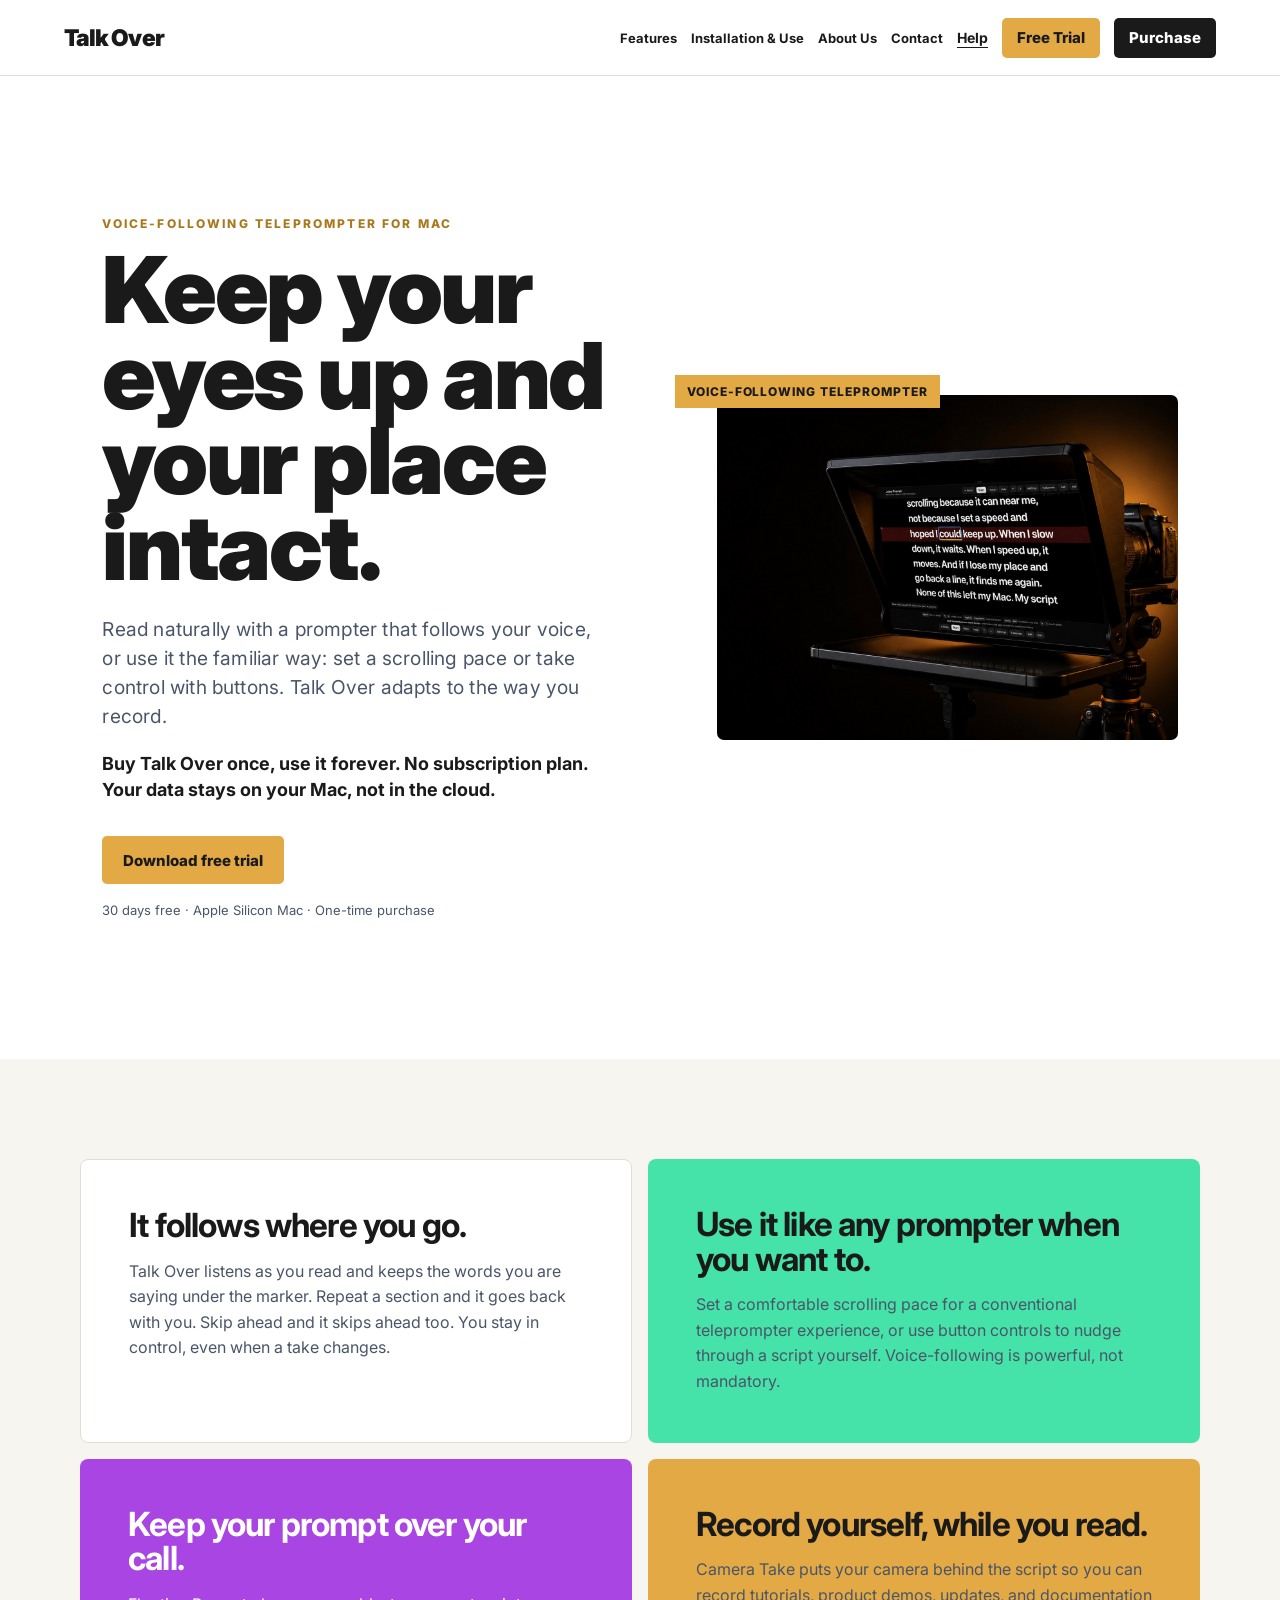
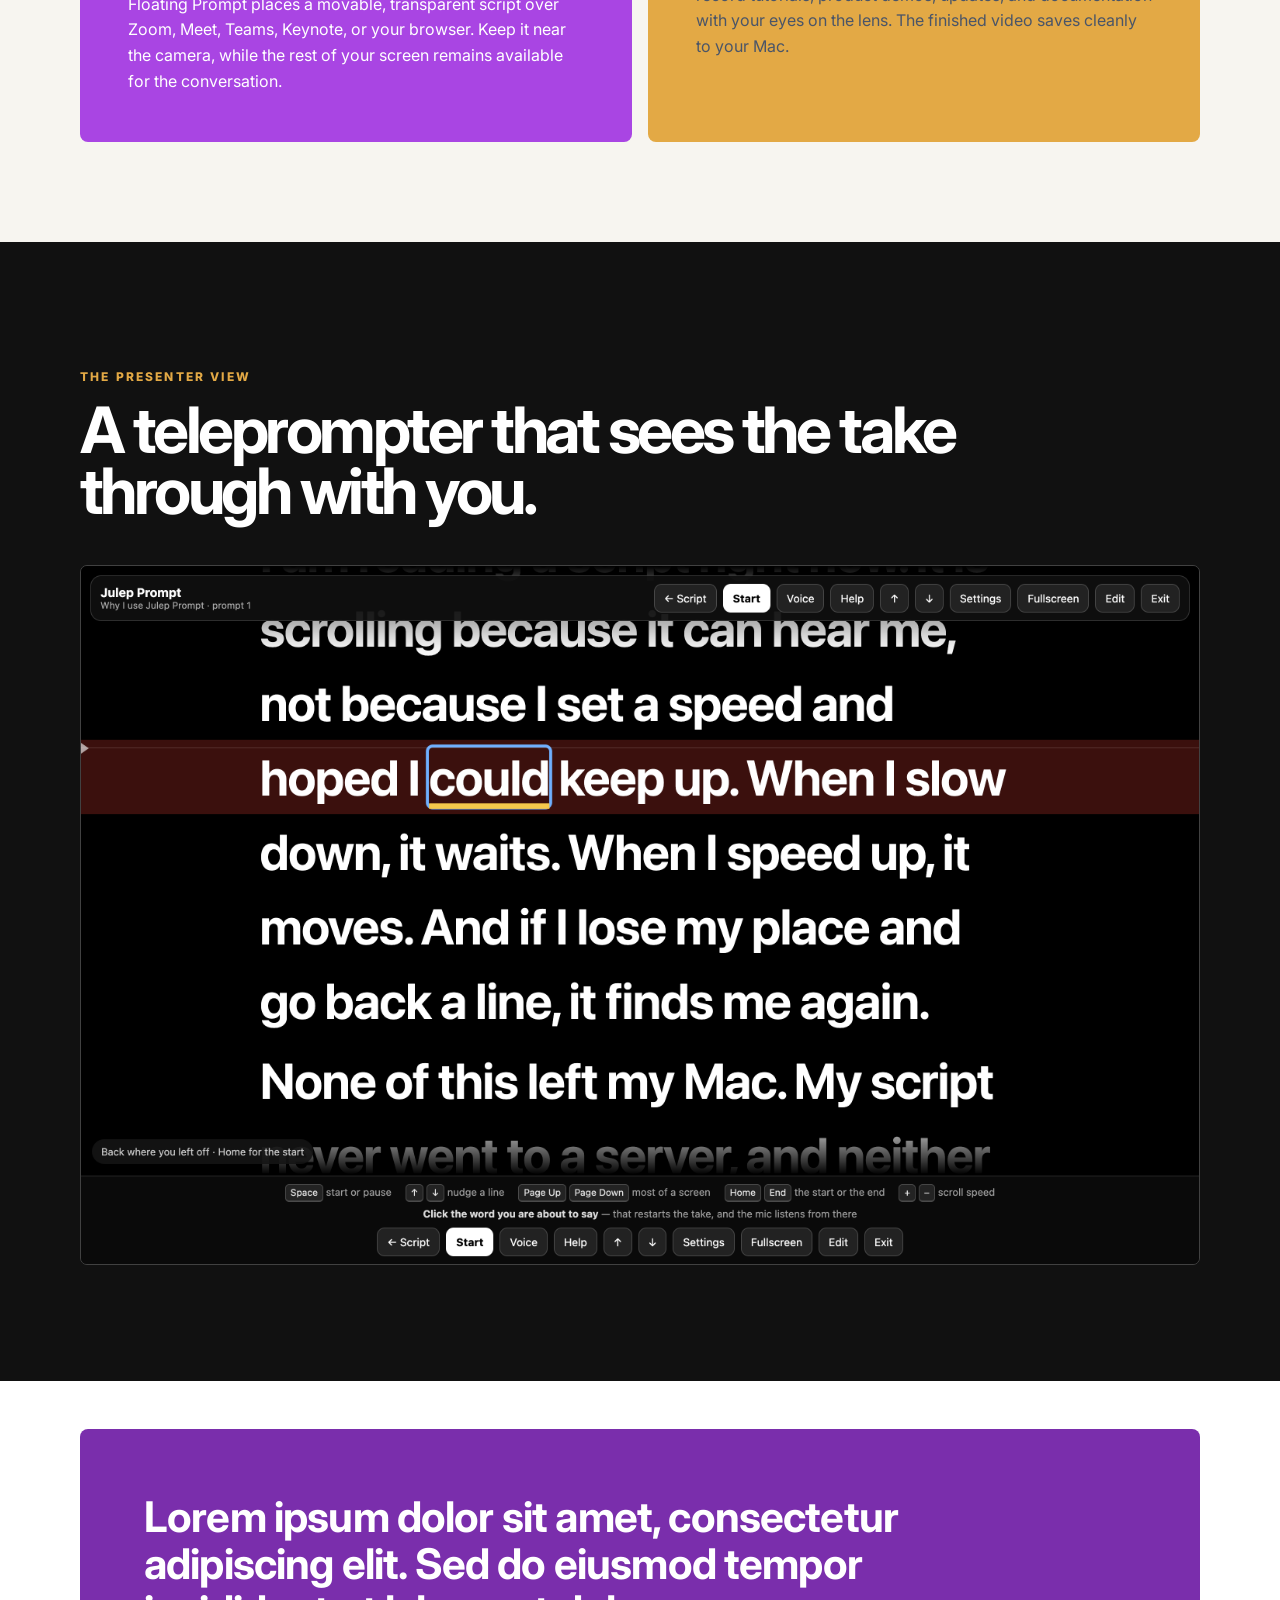
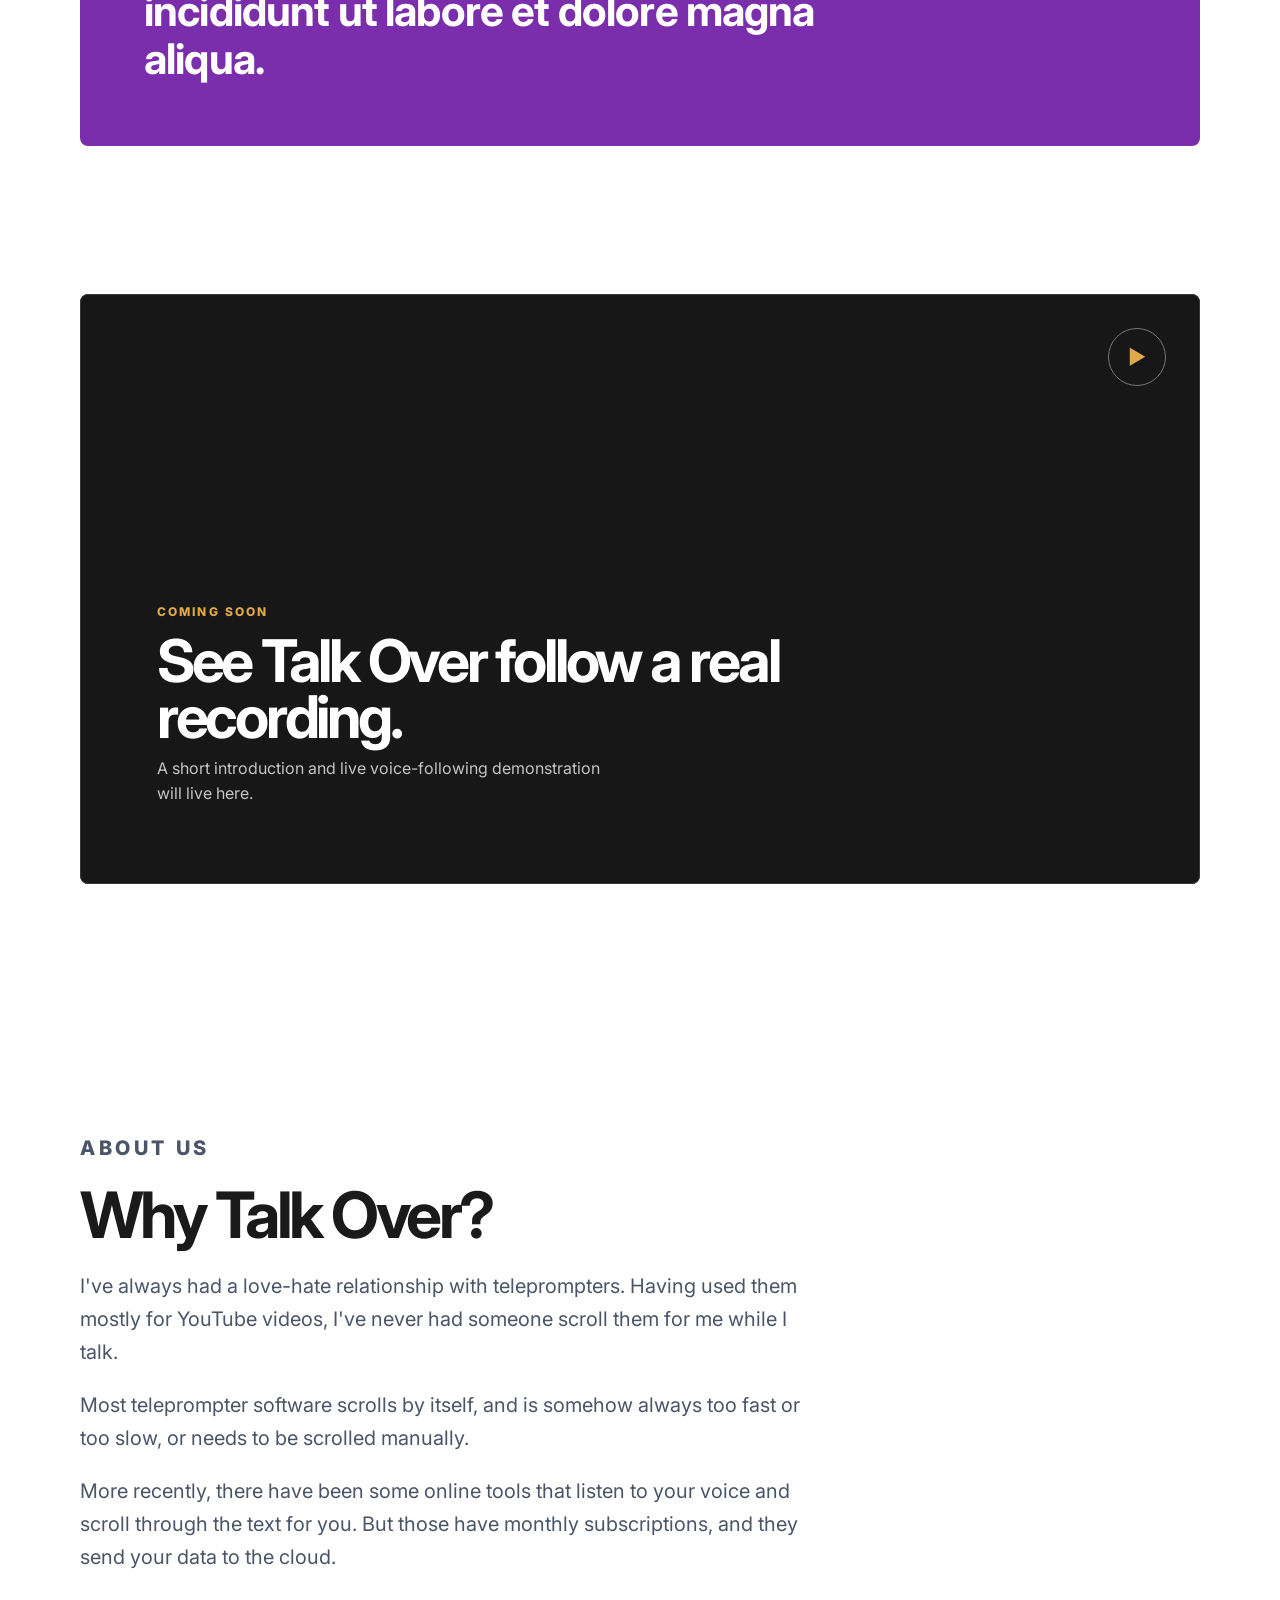
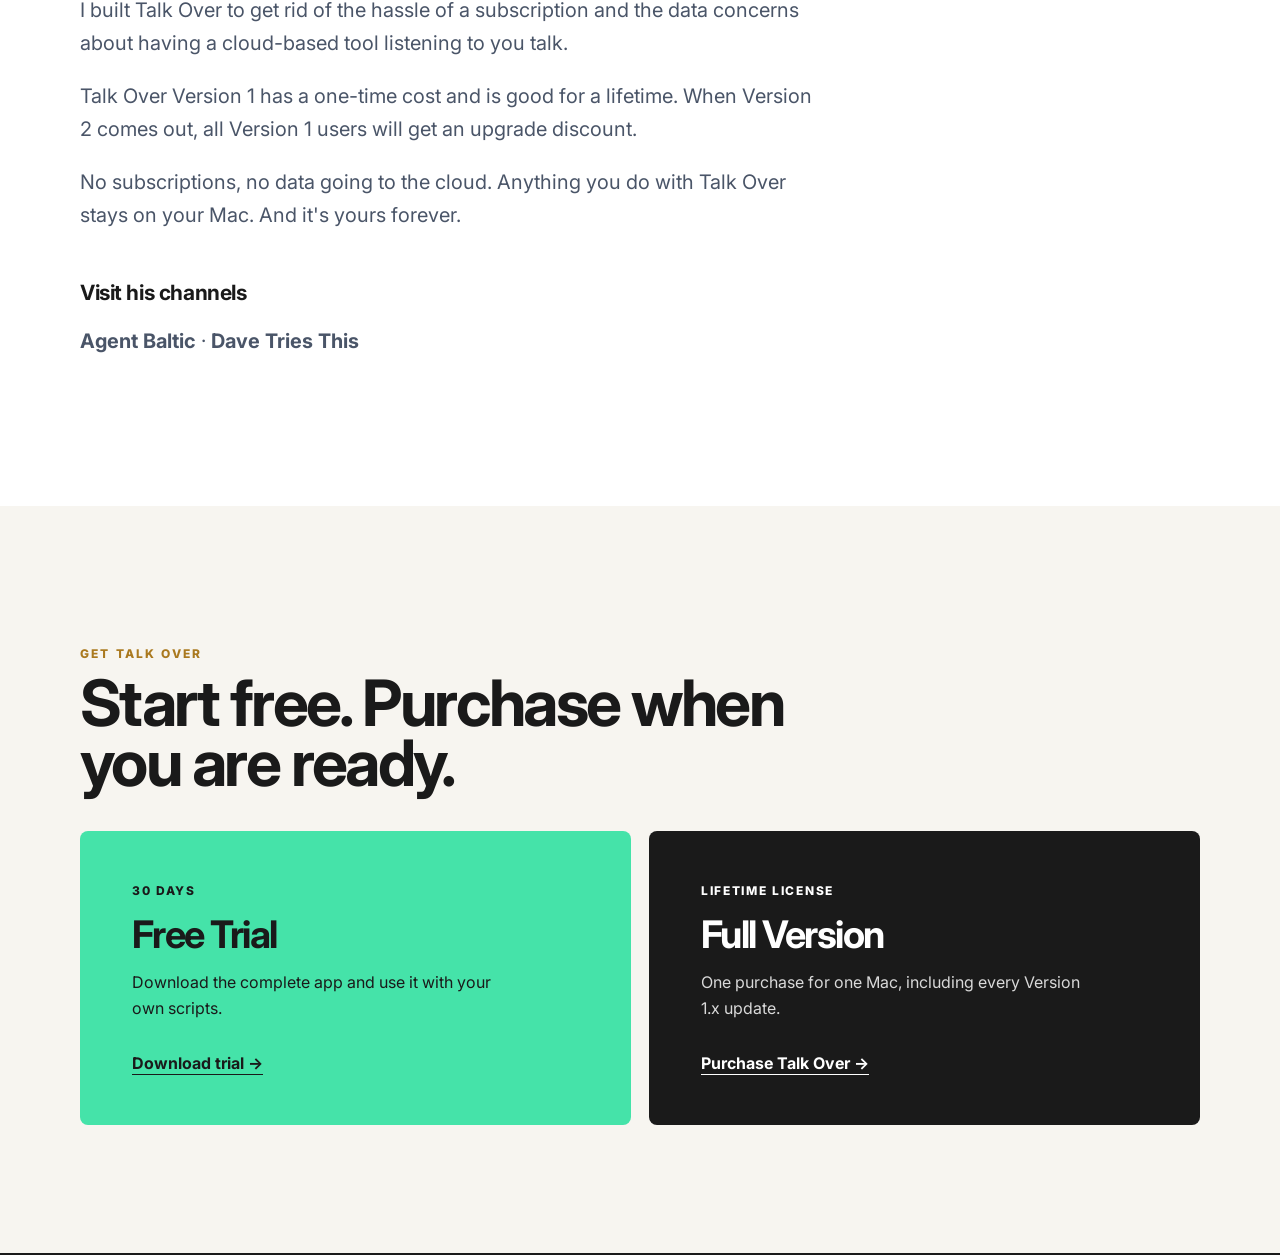
==== index.html @ 69bf217e "Publish the Talk Over site bundle and design brief Claude Design cannot read local iCloud files, so " ====
<!doctype html><html lang="en"><head><meta charset="utf-8"><meta http-equiv="refresh" content="0;url=editorial.html"><meta name="viewport" content="width=device-width,initial-scale=1"><title>Talk Over</title></head><body><p><a href="editorial.html">Open Talk Over</a></p></body></html>
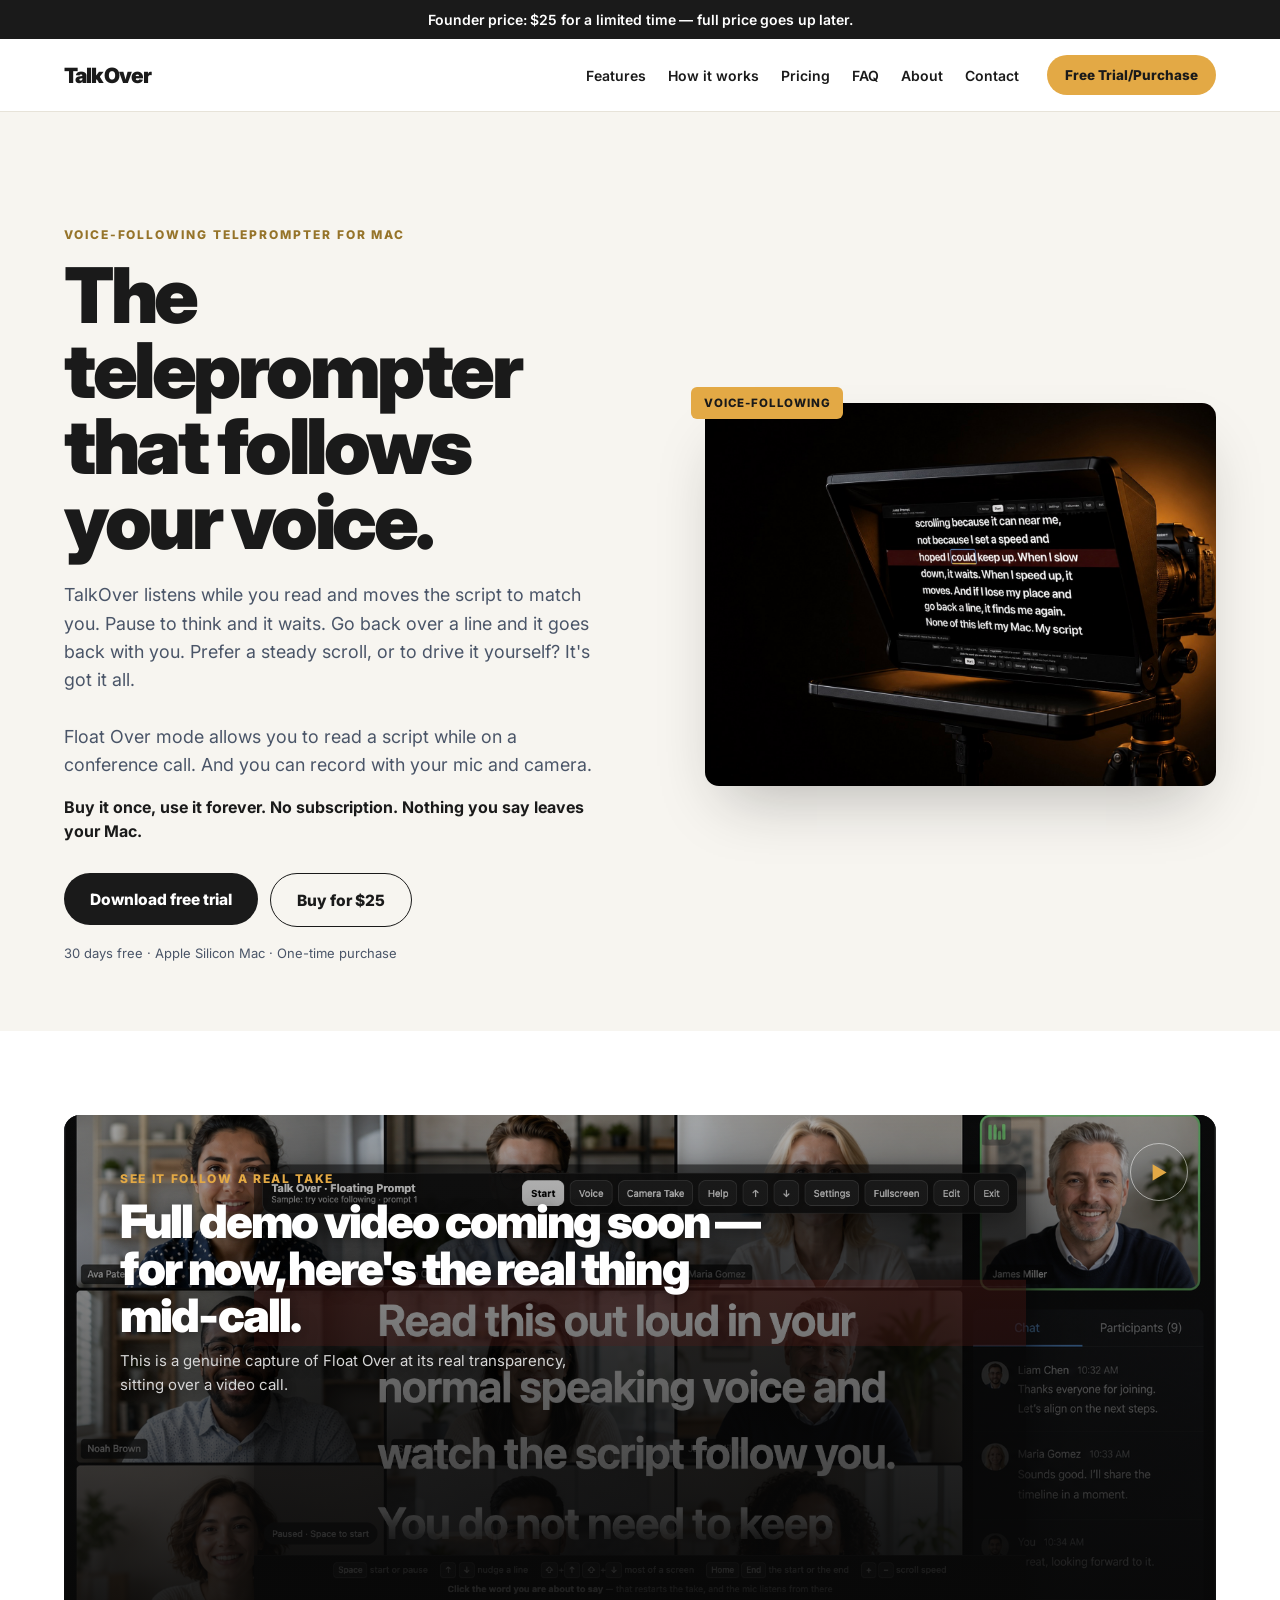
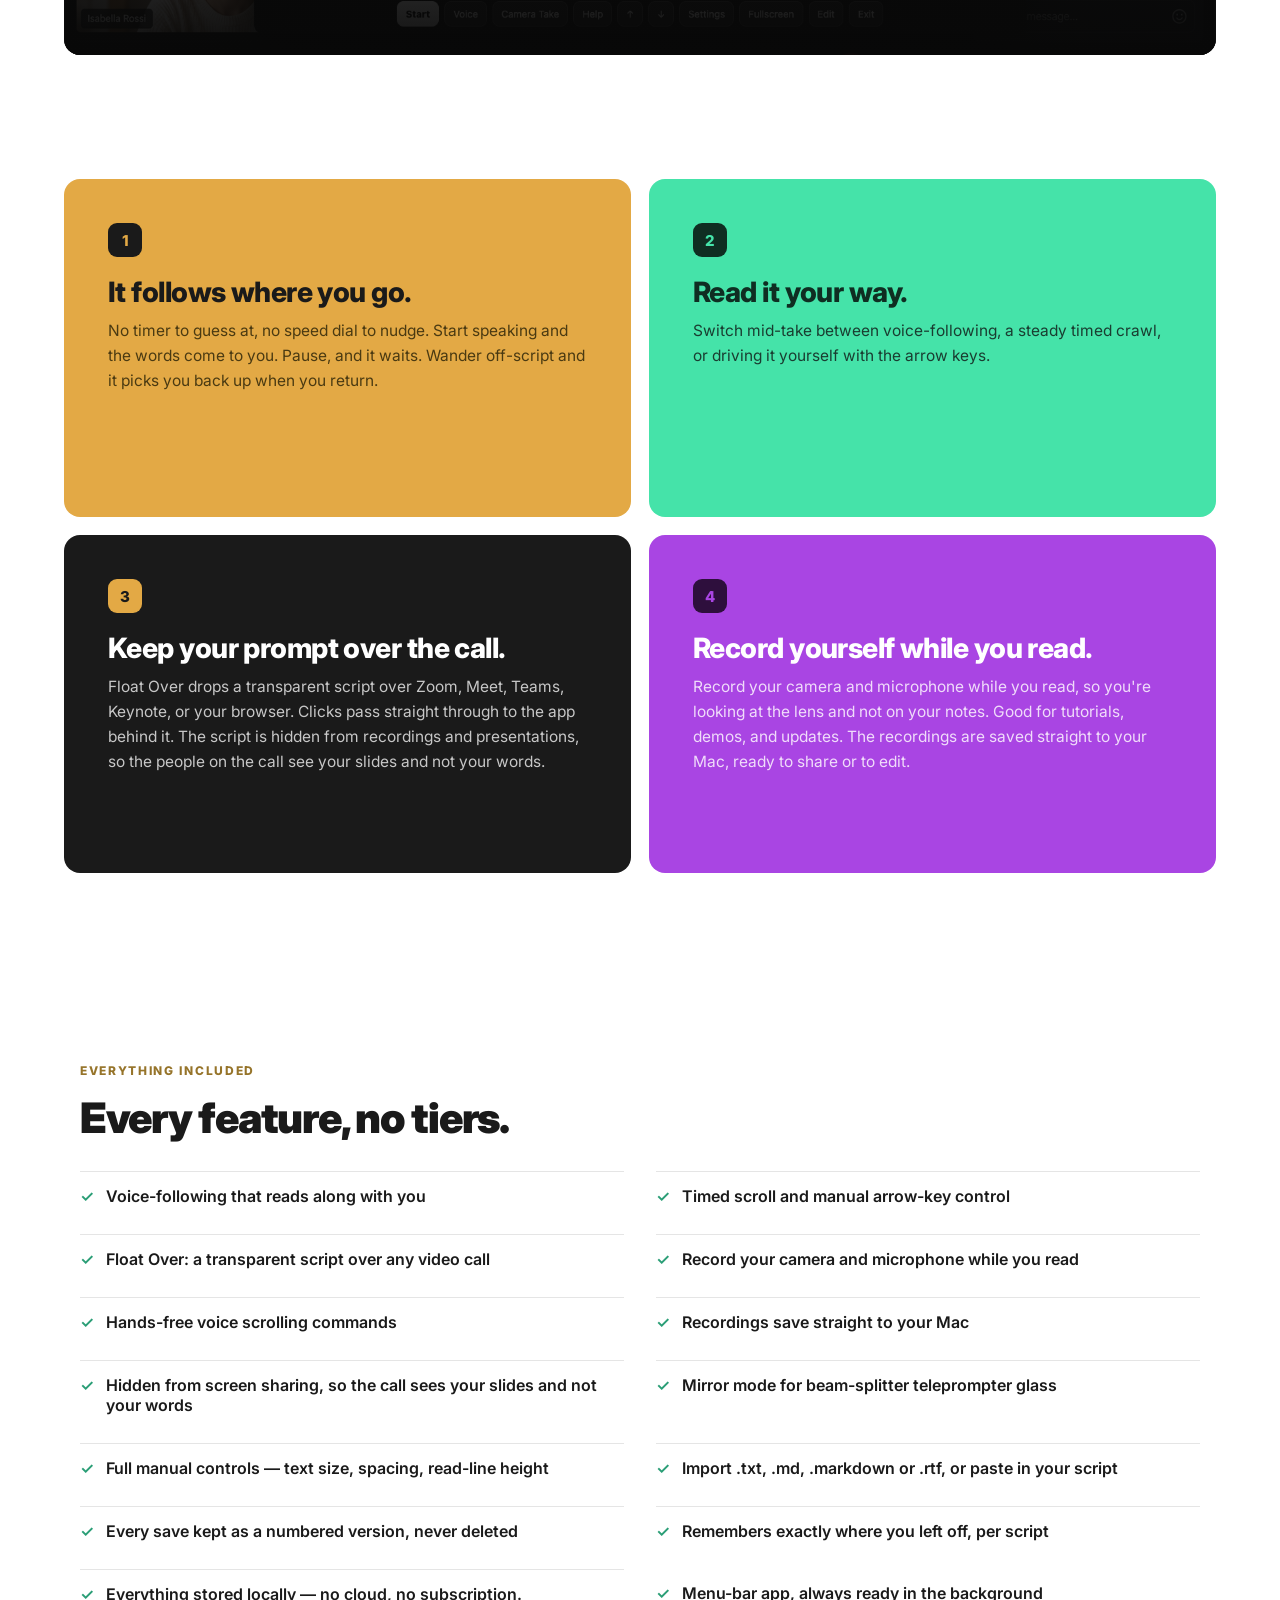
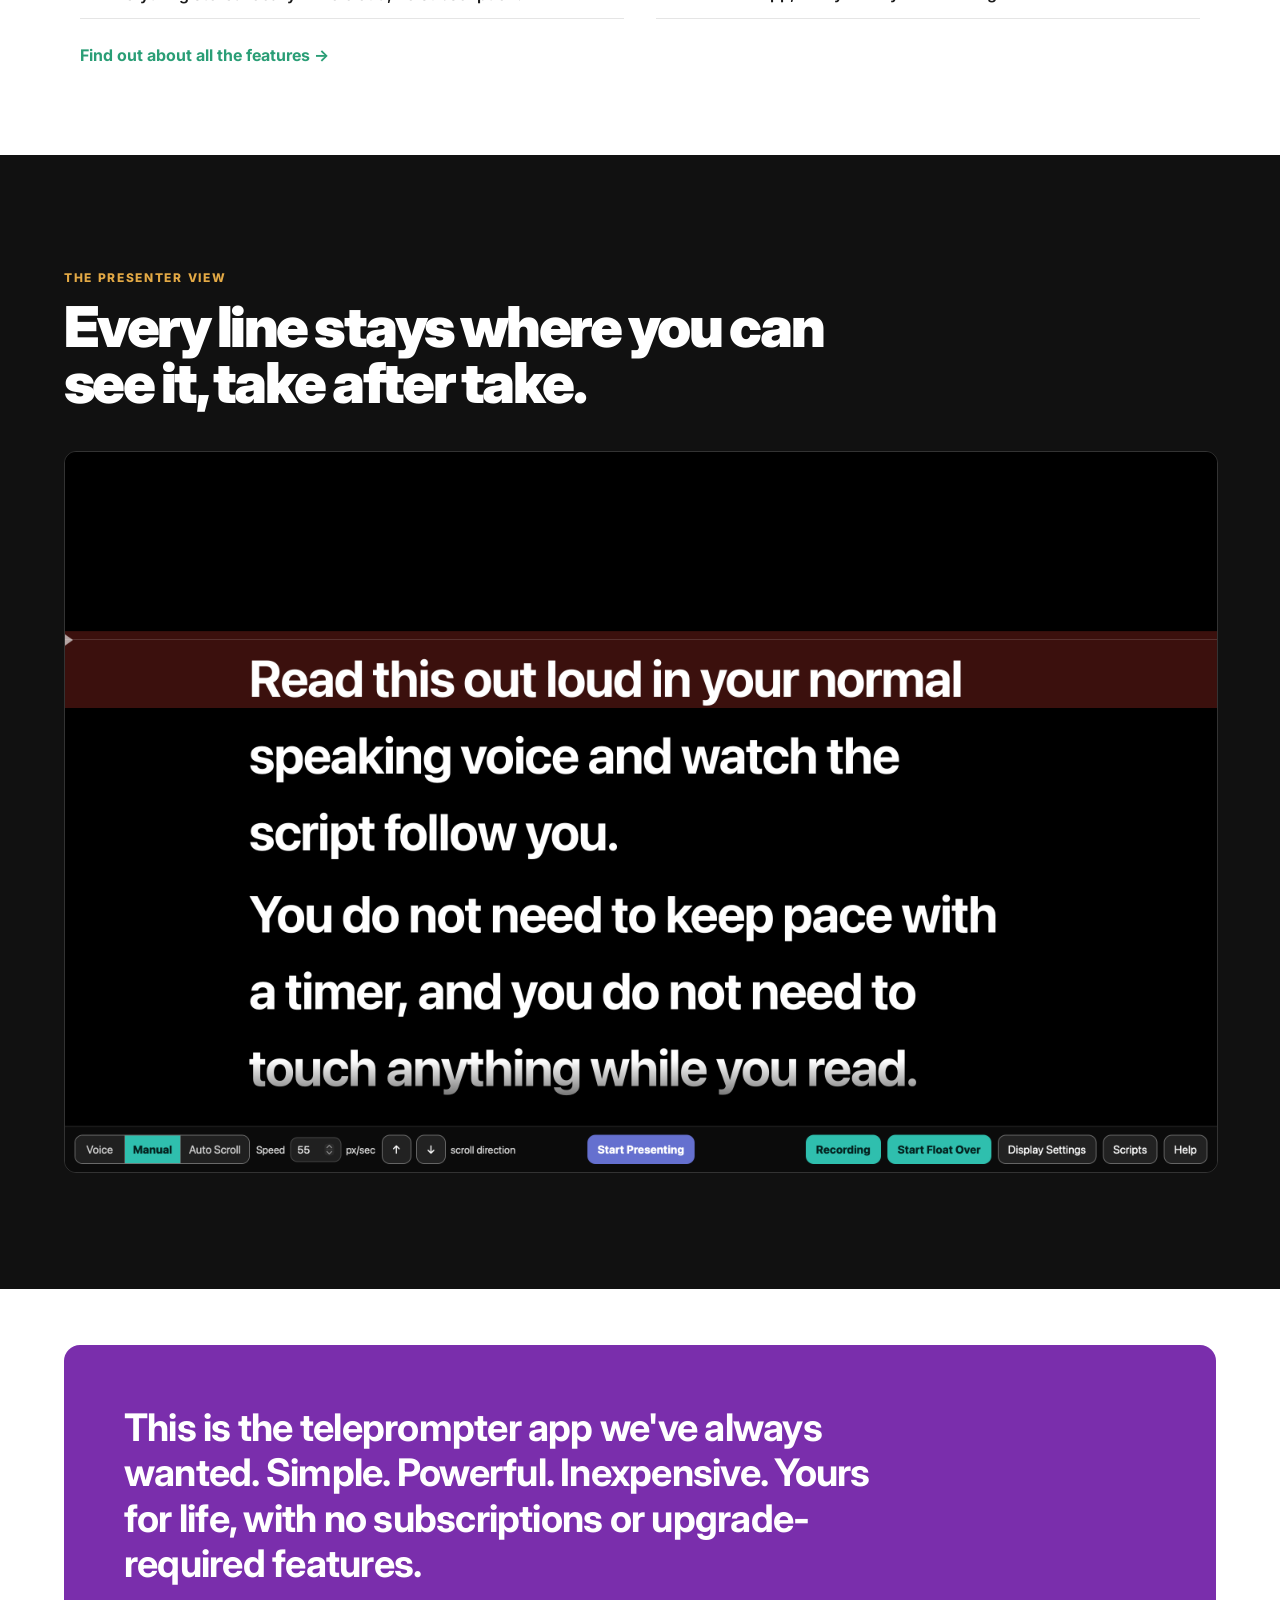
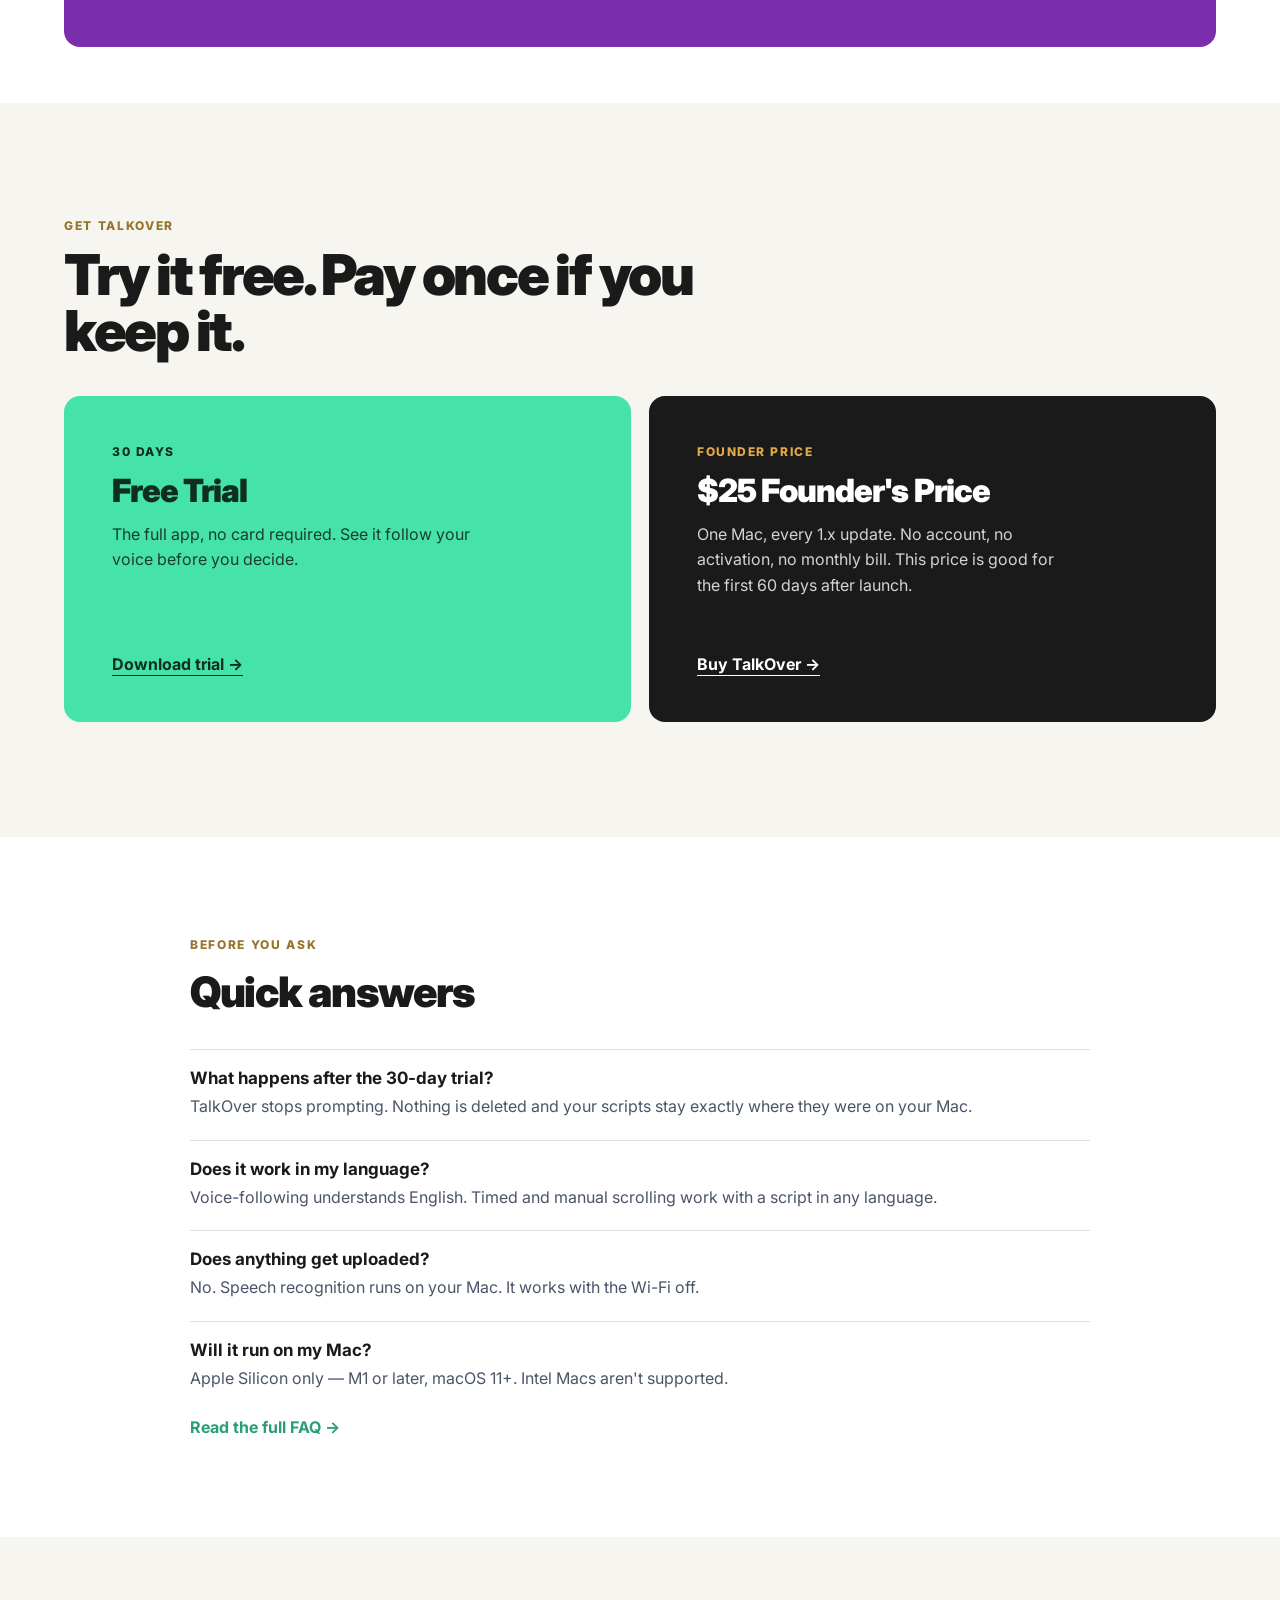
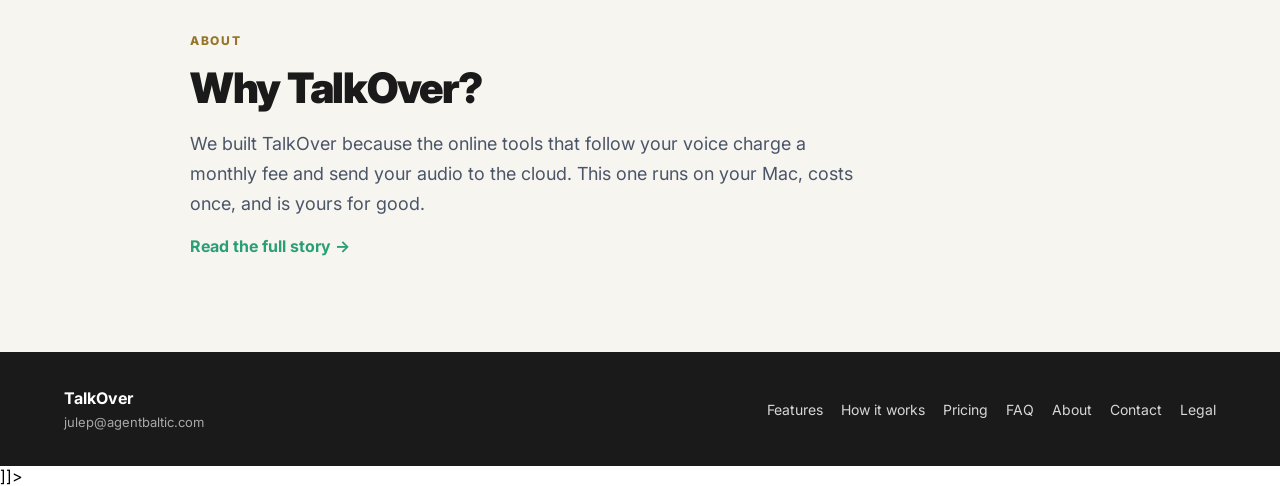
==== commit 21ae4f56: "Rebuild the marketing site as eight plain static pages The 1.0.3 handoff ships eight design referenc" ====
--- a/index.html
+++ b/index.html
@@ -1 +1,215 @@
-<!doctype html><html lang="en"><head><meta charset="utf-8"><meta http-equiv="refresh" content="0;url=editorial.html"><meta name="viewport" content="width=device-width,initial-scale=1"><title>Talk Over</title></head><body><p><a href="editorial.html">Open Talk Over</a></p></body></html>
+<!doctype html>
+<html lang="en">
+<head>
+<meta charset="utf-8">
+<meta name="viewport" content="width=device-width, initial-scale=1">
+<title>TalkOver — a teleprompter that follows your voice</title>
+<link rel="preconnect" href="https://fonts.googleapis.com">
+<link href="https://fonts.googleapis.com/css2?family=Inter:wght@400;500;600;700;800;900&amp;display=swap" rel="stylesheet">
+<style>
+  body { margin:0; font-family:Inter,Arial,sans-serif; -webkit-font-smoothing:antialiased; text-wrap:pretty; }
+  a { color:#2a9e76; }
+  a:hover { color:#1f7a5a; }
+  @keyframes pulse { 0%,100%{opacity:1} 50%{opacity:.55} }
+</style>
+</head>
+<body>
+<div style="background:#1a1a1a;color:#fff;text-align:center;padding:11px 20px;font-size:14px;font-weight:600;letter-spacing:-.01em;">
+  Founder price: $25 for a limited time — full price goes up later.
+</div>
+
+<header style="position:sticky;top:0;z-index:20;background:rgba(255,255,255,.94);backdrop-filter:blur(8px);border-bottom:1px solid #e7e3d9;min-height:72px;padding:0 clamp(20px,5vw,64px);display:flex;align-items:center;justify-content:space-between;">
+  <a href="index.html" style="font-weight:900;font-size:21px;letter-spacing:-.04em;color:#1a1a1a;text-decoration:none;">TalkOver</a>
+  <nav style="display:flex;gap:22px;align-items:center;font-size:14px;font-weight:600;">
+    <a href="features.html" style="color:#1a1a1a;text-decoration:none;">Features</a>
+    <a href="how-it-works.html" style="color:#1a1a1a;text-decoration:none;">How it works</a>
+    <a href="pricing.html" style="color:#1a1a1a;text-decoration:none;">Pricing</a>
+    <a href="faq.html" style="color:#1a1a1a;text-decoration:none;">FAQ</a>
+    <a href="about.html" style="color:#1a1a1a;text-decoration:none;">About</a>
+    <a href="contact.html" style="color:#1a1a1a;text-decoration:none;">Contact</a>
+    <a href="pricing.html" style="margin-left:6px;display:inline-flex;align-items:center;height:40px;padding:0 18px;background:#e3a945;color:#1a1a1a;border-radius:100px;font-weight:800;text-decoration:none;font-size:13.5px;">Free Trial/Purchase</a>
+  </nav>
+</header>
+
+<main>
+  <section style="padding:clamp(56px,9vw,120px) clamp(20px,6vw,64px) clamp(40px,6vw,70px);background:#f7f5f0;">
+    <div style="max-width:1240px;margin:auto;display:grid;grid-template-columns:minmax(0,1.05fr) minmax(340px,.95fr);gap:clamp(40px,6vw,80px);align-items:center;">
+      <div>
+        <p style="color:#96742a;font-size:12px;font-weight:800;letter-spacing:.16em;text-transform:uppercase;margin:0;">Voice-following teleprompter for Mac</p>
+        <h1 style="margin:16px 0 22px;font-size:clamp(44px,6vw,80px);font-weight:900;letter-spacing:-.045em;line-height:.98;color:#1a1a1a;">The teleprompter that follows your voice.</h1>
+        <p style="max-width:540px;color:#4a5568;font-size:clamp(17px,1.4vw,20px);line-height:1.58;margin:0;">TalkOver listens while you read and moves the script to match you. Pause to think and it waits. Go back over a line and it goes back with you. Prefer a steady scroll, or to drive it yourself? It's got it all.<br><br>Float Over mode allows you to read a script while on a conference call. And you can record with your mic and camera.</p>
+        <p style="max-width:520px;margin:16px 0 0;font-size:16px;font-weight:700;color:#1a1a1a;line-height:1.5;">Buy it once, use it forever. No subscription. Nothing you say leaves your Mac.</p>
+        <div style="display:flex;flex-wrap:wrap;gap:12px;margin-top:30px;">
+          <a href="pricing.html" style="display:inline-flex;align-items:center;height:52px;padding:0 26px;background:#1a1a1a;color:#fff;border-radius:100px;font-weight:800;font-size:15.5px;text-decoration:none;">Download free trial</a>
+          <a href="pricing.html" style="display:inline-flex;align-items:center;height:52px;padding:0 26px;background:transparent;border:1.5px solid #1a1a1a;color:#1a1a1a;border-radius:100px;font-weight:800;font-size:15.5px;text-decoration:none;">Buy for $25</a>
+        </div>
+        <p style="margin:18px 0 0;color:#4a5568;font-size:13px;">30 days free · Apple Silicon Mac · One-time purchase</p>
+      </div>
+      <div style="position:relative;">
+        <span style="position:absolute;left:-14px;top:-16px;z-index:1;padding:9px 13px;background:#e3a945;color:#1a1a1a;font-weight:800;font-size:11.5px;letter-spacing:.07em;text-transform:uppercase;border-radius:6px;">Voice-following</span>
+        <img src="assets/julep-teleprompter.jpg" alt="TalkOver teleprompter running on a Mac, in its own native window" style="width:100%;aspect-ratio:4/3;object-fit:cover;border-radius:14px;display:block;box-shadow:0 30px 60px -20px rgba(26,26,26,.28);">
+      </div>
+    </div>
+  </section>
+
+  <section style="padding:clamp(48px,7vw,84px) clamp(20px,6vw,64px);background:#fff;">
+    <div style="max-width:1240px;margin:auto;">
+      <div style="position:relative;min-height:min(56vw,540px);border-radius:16px;overflow:hidden;background:#111;">
+        <img src="assets/screenshots/11-floating-prompt-over-call.png" alt="TalkOver's floating prompt over a video call" style="width:100%;height:100%;object-fit:cover;position:absolute;inset:0;opacity:.9;">
+        <div style="position:absolute;inset:0;background:linear-gradient(180deg,rgba(8,8,8,.15) 0%,rgba(8,8,8,.55) 45%,rgba(8,8,8,.96) 100%);"></div>
+        <div style="position:relative;height:100%;display:flex;flex-direction:column;justify-content:flex-end;padding:clamp(28px,5vw,56px);">
+          <p style="color:#e3a945;font-size:12px;font-weight:800;letter-spacing:.14em;text-transform:uppercase;margin:0 0 12px;">See it follow a real take</p>
+          <h2 style="max-width:640px;margin:0 0 10px;color:#fff;font-size:clamp(28px,3.6vw,46px);font-weight:900;letter-spacing:-.04em;line-height:1.02;text-shadow:0 2px 16px rgba(0,0,0,.5);">Full demo video coming soon — for now, here's the real thing mid-call.</h2>
+          <p style="max-width:460px;margin:0;color:#d6d6d6;font-size:15px;line-height:1.6;text-shadow:0 2px 12px rgba(0,0,0,.5);">This is a genuine capture of Float Over at its real transparency, sitting over a video call.</p>
+        </div>
+        <div style="position:absolute;top:28px;right:28px;width:56px;height:56px;border:1.5px solid rgba(255,255,255,.5);border-radius:50%;display:grid;place-items:center;color:#e3a945;font-size:18px;animation:pulse 2.4s ease-in-out infinite;">▶</div>
+      </div>
+    </div>
+  </section>
+
+  <section style="padding:clamp(20px,4vw,40px) clamp(20px,6vw,64px) clamp(56px,8vw,100px);background:#fff;">
+    <div style="max-width:1240px;margin:auto;display:grid;grid-template-columns:repeat(2,minmax(0,1fr));gap:18px;">
+      <article style="background:#e3a945;border-radius:16px;padding:clamp(28px,4vw,44px);min-height:250px;display:flex;flex-direction:column;">
+        <span style="width:34px;height:34px;border-radius:9px;background:#1a1a1a;color:#e3a945;display:grid;place-items:center;font-size:15px;font-weight:800;margin-bottom:18px;">1</span>
+        <h3 style="margin:0 0 10px;font-size:clamp(22px,2.2vw,28px);font-weight:800;letter-spacing:-.02em;color:#1a1a1a;">It follows where you go.</h3>
+        <p style="margin:0;color:#4a3a12;line-height:1.6;font-size:15.5px;">No timer to guess at, no speed dial to nudge. Start speaking and the words come to you. Pause, and it waits. Wander off-script and it picks you back up when you return.</p>
+      </article>
+      <article style="background:#45e3a9;border-radius:16px;padding:clamp(28px,4vw,44px);min-height:250px;display:flex;flex-direction:column;">
+        <span style="width:34px;height:34px;border-radius:9px;background:#0f2e22;color:#45e3a9;display:grid;place-items:center;font-size:15px;font-weight:800;margin-bottom:18px;">2</span>
+        <h3 style="margin:0 0 10px;font-size:clamp(22px,2.2vw,28px);font-weight:800;letter-spacing:-.02em;color:#0f2e22;">Read it your way.</h3>
+        <p style="margin:0;color:#1a3d31;line-height:1.6;font-size:15.5px;">Switch mid-take between voice-following, a steady timed crawl, or driving it yourself with the arrow keys.&nbsp;</p>
+      </article>
+      <article style="background:#1a1a1a;border-radius:16px;padding:clamp(28px,4vw,44px);min-height:250px;display:flex;flex-direction:column;">
+        <span style="width:34px;height:34px;border-radius:9px;background:#e3a945;color:#1a1a1a;display:grid;place-items:center;font-size:15px;font-weight:800;margin-bottom:18px;">3</span>
+        <h3 style="margin:0 0 10px;font-size:clamp(22px,2.2vw,28px);font-weight:800;letter-spacing:-.02em;color:#fff;">Keep your prompt over the call.</h3>
+        <p style="margin:0;color:#c7c7c7;line-height:1.6;font-size:15.5px;">Float Over drops a transparent script over Zoom, Meet, Teams, Keynote, or your browser. Clicks pass straight through to the app behind it. The script is hidden from recordings and presentations, so the people on the call see your slides and not your words.</p>
+      </article>
+      <article style="background:#a945e3;border-radius:16px;padding:clamp(28px,4vw,44px);min-height:250px;display:flex;flex-direction:column;">
+        <span style="width:34px;height:34px;border-radius:9px;background:#2e0f3d;color:#a945e3;display:grid;place-items:center;font-size:15px;font-weight:800;margin-bottom:18px;">4</span>
+        <h3 style="margin:0 0 10px;font-size:clamp(22px,2.2vw,28px);font-weight:800;letter-spacing:-.02em;color:#fff;">Record yourself while you read.</h3>
+        <p style="margin:0;color:#f0dcfa;line-height:1.6;font-size:15.5px;">Record your camera and microphone while you read, so you're looking at the lens and not on your notes. Good for tutorials, demos, and updates. The recordings are saved straight to your Mac, ready to share or to edit.</p>
+      </article>
+    </div>
+  </section>
+
+  <section style="padding:clamp(50px,7vw,90px) clamp(20px,6vw,64px);background:#fff;">
+    <div style="max-width:1120px;margin:auto;">
+      <p style="color:#96742a;font-size:12px;font-weight:800;letter-spacing:.14em;text-transform:uppercase;margin:0;">Everything included</p>
+      <h2 style="margin:14px 0 28px;font-size:clamp(28px,3.4vw,42px);font-weight:900;letter-spacing:-.03em;color:#1a1a1a;max-width:600px;">Every feature, no tiers.</h2>
+      <ul style="margin:0;padding:0;list-style:none;display:grid;grid-template-columns:repeat(2,minmax(0,1fr));gap:14px 32px;">
+        <li style="padding:14px 0 14px 26px;border-top:1px solid #e5e5e5;position:relative;color:#1a1a1a;font-size:16px;font-weight:600;"><span style="position:absolute;left:0;color:#2a9e76;">✓</span>Voice-following that reads along with you</li>
+        <li style="padding:14px 0 14px 26px;border-top:1px solid #e5e5e5;position:relative;color:#1a1a1a;font-size:16px;font-weight:600;"><span style="position:absolute;left:0;color:#2a9e76;">✓</span>Timed scroll and manual arrow-key control</li>
+        <li style="padding:14px 0 14px 26px;border-top:1px solid #e5e5e5;position:relative;color:#1a1a1a;font-size:16px;font-weight:600;"><span style="position:absolute;left:0;color:#2a9e76;">✓</span>Float Over: a transparent script over any video call</li>
+        <li style="padding:14px 0 14px 26px;border-top:1px solid #e5e5e5;position:relative;color:#1a1a1a;font-size:16px;font-weight:600;"><span style="position:absolute;left:0;color:#2a9e76;">✓</span>Record your camera and microphone while you read</li>
+        <li style="padding:14px 0 14px 26px;border-top:1px solid #e5e5e5;position:relative;color:#1a1a1a;font-size:16px;font-weight:600;"><span style="position: absolute; left: 0px; color: rgb(42, 158, 118);">✓</span>Hands-free voice scrolling commands</li><li style="padding:14px 0 14px 26px;border-top:1px solid #e5e5e5;position:relative;color:#1a1a1a;font-size:16px;font-weight:600;"><span style="position: absolute; left: 0px; color: rgb(42, 158, 118);">✓</span>Recordings save straight to your Mac</li>
+        <li style="padding:14px 0 14px 26px;border-top:1px solid #e5e5e5;position:relative;color:#1a1a1a;font-size:16px;font-weight:600;"><span style="position:absolute;left:0;color:#2a9e76;">✓</span>Hidden from screen sharing, so the call sees your slides and not your words</li>
+        
+        <li style="padding:14px 0 14px 26px;border-top:1px solid #e5e5e5;position:relative;color:#1a1a1a;font-size:16px;font-weight:600;"><span style="position:absolute;left:0;color:#2a9e76;">✓</span>Mirror mode for beam-splitter teleprompter glass</li>
+        <li style="padding:14px 0 14px 26px;border-top:1px solid #e5e5e5;position:relative;color:#1a1a1a;font-size:16px;font-weight:600;"><span style="position:absolute;left:0;color:#2a9e76;">✓</span>Full manual controls — text size, spacing, read-line height</li>
+        <li style="padding:14px 0 14px 26px;border-top:1px solid #e5e5e5;position:relative;color:#1a1a1a;font-size:16px;font-weight:600;"><span style="position: absolute; left: 0px; color: rgb(42, 158, 118);">✓</span>Import .txt, .md, .markdown or .rtf, or paste in your script</li>
+        <li style="padding:14px 0 14px 26px;border-top:1px solid #e5e5e5;position:relative;color:#1a1a1a;font-size:16px;font-weight:600;"><span style="position:absolute;left:0;color:#2a9e76;">✓</span>Every save kept as a numbered version, never deleted</li>
+        <li style="padding:14px 0 14px 26px;border-top:1px solid #e5e5e5;position:relative;color:#1a1a1a;font-size:16px;font-weight:600;"><span style="position:absolute;left:0;color:#2a9e76;">✓</span>Remembers exactly where you left off, per script</li>
+        <li style="padding:14px 0 14px 26px;border-top:1px solid #e5e5e5;border-bottom:1px solid #e5e5e5;position:relative;color:#1a1a1a;font-size:16px;font-weight:600;"><span style="position: absolute; left: 0px; color: rgb(42, 158, 118);">✓</span>Everything stored locally — no cloud, no subscription.</li>
+        <li style="padding:14px 0 14px 26px;border-bottom:1px solid #e5e5e5;position:relative;color:#1a1a1a;font-size:16px;font-weight:600;"><span style="position:absolute;left:0;color:#2a9e76;">✓</span>Menu-bar app, always ready in the background</li>
+      </ul>
+      <a href="features.html" style="display:inline-block;margin-top:26px;font-weight:700;color:#2a9e76;text-decoration:none;">Find out about all the features →</a>
+    </div>
+  </section>
+
+  <section style="padding:clamp(64px,9vw,120px) clamp(20px,6vw,64px);background:#111;">
+    <div style="max-width:1240px;margin:auto;">
+      <p style="color:#e3a945;font-size:12px;font-weight:800;letter-spacing:.14em;text-transform:uppercase;margin:0;">The presenter view</p>
+      <h2 style="max-width:800px;margin:14px 0 40px;color:#fff;font-size:clamp(34px,4.4vw,60px);font-weight:900;letter-spacing:-.045em;line-height:1;">Every line stays where you can see it, take after take.</h2>
+      <img src="assets/screenshots/03-presenter.png" alt="TalkOver presenter screen following the current line" style="width:100%;border-radius:12px;border:1px solid #333;display:block;">
+    </div>
+  </section>
+
+  <section style="padding:56px clamp(20px,6vw,64px);background:#fff;">
+    <div style="max-width:1240px;margin:auto;padding:clamp(32px,5vw,60px);background:#7a2eac;border-radius:16px;">
+      <p style="max-width:800px;margin:0;color:#fff;font-size:clamp(24px,3vw,38px);font-weight:700;letter-spacing:-.02em;line-height:1.2;">This is the teleprompter app we've always wanted. Simple. Powerful. Inexpensive. Yours for life, with no subscriptions or upgrade-required features.</p>
+    </div>
+  </section>
+
+  <section style="padding:clamp(64px,9vw,120px) clamp(20px,6vw,64px);background:#f7f5f0;">
+    <div style="max-width:1240px;margin:auto;">
+      <p style="color:#96742a;font-size:12px;font-weight:800;letter-spacing:.14em;text-transform:uppercase;margin:0;">Get TalkOver</p>
+      <h2 style="max-width:700px;margin:14px 0 36px;font-size:clamp(34px,4.4vw,58px);font-weight:900;letter-spacing:-.04em;line-height:1;color:#1a1a1a;">Try it free. Pay once if you keep it.</h2>
+      <div style="display:grid;grid-template-columns:repeat(2,minmax(0,1fr));gap:18px;">
+        <a href="pricing.html" style="text-decoration:none;background:#45e3a9;border-radius:16px;padding:clamp(28px,5vw,48px);min-height:230px;display:flex;flex-direction:column;">
+          <span style="font-size:12px;font-weight:800;letter-spacing:.13em;text-transform:uppercase;color:#0f2e22;">30 days</span>
+          <h3 style="margin:12px 0;font-size:32px;font-weight:900;letter-spacing:-.03em;color:#0f2e22;">Free Trial</h3>
+          <p style="margin:0;color:#1a3d31;line-height:1.6;max-width:360px;">The full app, no card required. See it follow your voice before you decide.</p>
+          <strong style="margin-top:auto;padding-top:26px;color:#0f2e22;text-decoration:underline;text-underline-offset:5px;">Download trial →</strong>
+        </a>
+        <a href="pricing.html" style="text-decoration:none;background:#1a1a1a;border-radius:16px;padding:clamp(28px,5vw,48px);min-height:230px;display:flex;flex-direction:column;">
+          <span style="font-size:12px;font-weight:800;letter-spacing:.13em;text-transform:uppercase;color:#e3a945;">Founder price</span>
+          <h3 style="margin:12px 0;font-size:32px;font-weight:900;letter-spacing:-.03em;color:#fff;">$25 Founder's Price</h3><p style="margin:0;color:#d3d3d3;line-height:1.6;max-width:360px;">One Mac, every 1.x update. No account, no activation, no monthly bill. This price is good for the first 60 days after launch.</p>
+          
+          <strong style="margin-top:auto;padding-top:26px;color:#fff;text-decoration:underline;text-underline-offset:5px;">Buy TalkOver →</strong>
+        </a>
+      </div>
+    </div>
+  </section>
+
+  <section style="padding:clamp(60px,8vw,100px) clamp(20px,6vw,64px);background:#fff;">
+    <div style="max-width:900px;margin:auto;">
+      <p style="color:#96742a;font-size:12px;font-weight:800;letter-spacing:.14em;text-transform:uppercase;margin:0;">Before you ask</p>
+      <h2 style="margin:14px 0 32px;font-size:clamp(28px,3.4vw,42px);font-weight:900;letter-spacing:-.03em;color:#1a1a1a;">Quick answers</h2>
+      <div style="display:grid;gap:20px;">
+        <div style="border-top:1px solid #e0e0e0;padding-top:18px;">
+          <strong style="display:block;font-size:17px;margin-bottom:6px;color:#1a1a1a;">What happens after the 30-day trial?</strong>
+          <p style="margin:0;color:#4a5568;line-height:1.6;">TalkOver stops prompting. Nothing is deleted and your scripts stay exactly where they were on your Mac.</p>
+        </div>
+        <div style="border-top:1px solid #e0e0e0;padding-top:18px;">
+          <strong style="display:block;font-size:17px;margin-bottom:6px;color:#1a1a1a;">Does it work in my language?</strong>
+          <p style="margin:0;color:#4a5568;line-height:1.6;">Voice-following understands English. Timed and manual scrolling work with a script in any language.</p>
+        </div>
+        <div style="border-top:1px solid #e0e0e0;padding-top:18px;">
+          <strong style="display:block;font-size:17px;margin-bottom:6px;color:#1a1a1a;">Does anything get uploaded?</strong>
+          <p style="margin:0;color:#4a5568;line-height:1.6;">No. Speech recognition runs on your Mac. It works with the Wi-Fi off.</p>
+        </div>
+        <div style="border-top:1px solid #e0e0e0;padding-top:18px;padding-bottom:18px;">
+          <strong style="display:block;font-size:17px;margin-bottom:6px;color:#1a1a1a;">Will it run on my Mac?</strong>
+          <p style="margin:0;color:#4a5568;line-height:1.6;">Apple Silicon only — M1 or later, macOS 11+. Intel Macs aren't supported.</p>
+        </div>
+      </div>
+      <a href="faq.html" style="display:inline-block;margin-top:8px;font-weight:700;color:#2a9e76;text-decoration:none;">Read the full FAQ →</a>
+    </div>
+  </section>
+
+  <section style="padding:clamp(56px,8vw,96px) clamp(20px,6vw,64px);background:#f7f5f0;">
+    <div style="max-width:900px;margin:auto;">
+      <p style="color:#96742a;font-size:12px;font-weight:800;letter-spacing:.14em;text-transform:uppercase;margin:0;">About</p>
+      <h2 style="margin:14px 0 16px;font-size:clamp(28px,3.4vw,42px);font-weight:900;letter-spacing:-.03em;color:#1a1a1a;">Why TalkOver?</h2>
+      <p style="margin:0 0 8px;color:#4a5568;font-size:18px;line-height:1.65;max-width:680px;">We built TalkOver because the online tools that follow your voice charge a monthly fee and send your audio to the cloud. This one runs on your Mac, costs once, and is yours for good.</p>
+      <a href="about.html" style="display:inline-block;margin-top:10px;font-weight:700;color:#2a9e76;text-decoration:none;">Read the full story →</a>
+    </div>
+  </section>
+</main>
+
+<footer style="padding:36px clamp(20px,6vw,64px);background:#1a1a1a;color:#fff;">
+  <div style="max-width:1240px;margin:auto;display:flex;flex-wrap:wrap;justify-content:space-between;gap:20px;align-items:center;">
+    <div>
+      <strong style="font-size:16px;">TalkOver</strong>
+      <div style="margin-top:6px;color:#a8a8a8;font-size:13px;">
+        <a href="mailto:julep@agentbaltic.com" style="color:#a8a8a8;text-decoration:none;">julep@agentbaltic.com</a>
+      </div>
+    </div>
+    <div style="display:flex;flex-wrap:wrap;gap:18px;color:#d7d7d7;font-size:14px;">
+      <a href="features.html" style="color:#d7d7d7;text-decoration:none;">Features</a>
+      <a href="how-it-works.html" style="color:#d7d7d7;text-decoration:none;">How it works</a>
+      <a href="pricing.html" style="color:#d7d7d7;text-decoration:none;">Pricing</a>
+      <a href="faq.html" style="color:#d7d7d7;text-decoration:none;">FAQ</a>
+      <a href="about.html" style="color:#d7d7d7;text-decoration:none;">About</a>
+      <a href="contact.html" style="color:#d7d7d7;text-decoration:none;">Contact</a>
+      <a href="legal.html" style="color:#d7d7d7;text-decoration:none;">Legal</a>
+    </div>
+  </div>
+</footer>
+]]&gt;
+
+
+</body>
+</html>
+</body>
+</html>
